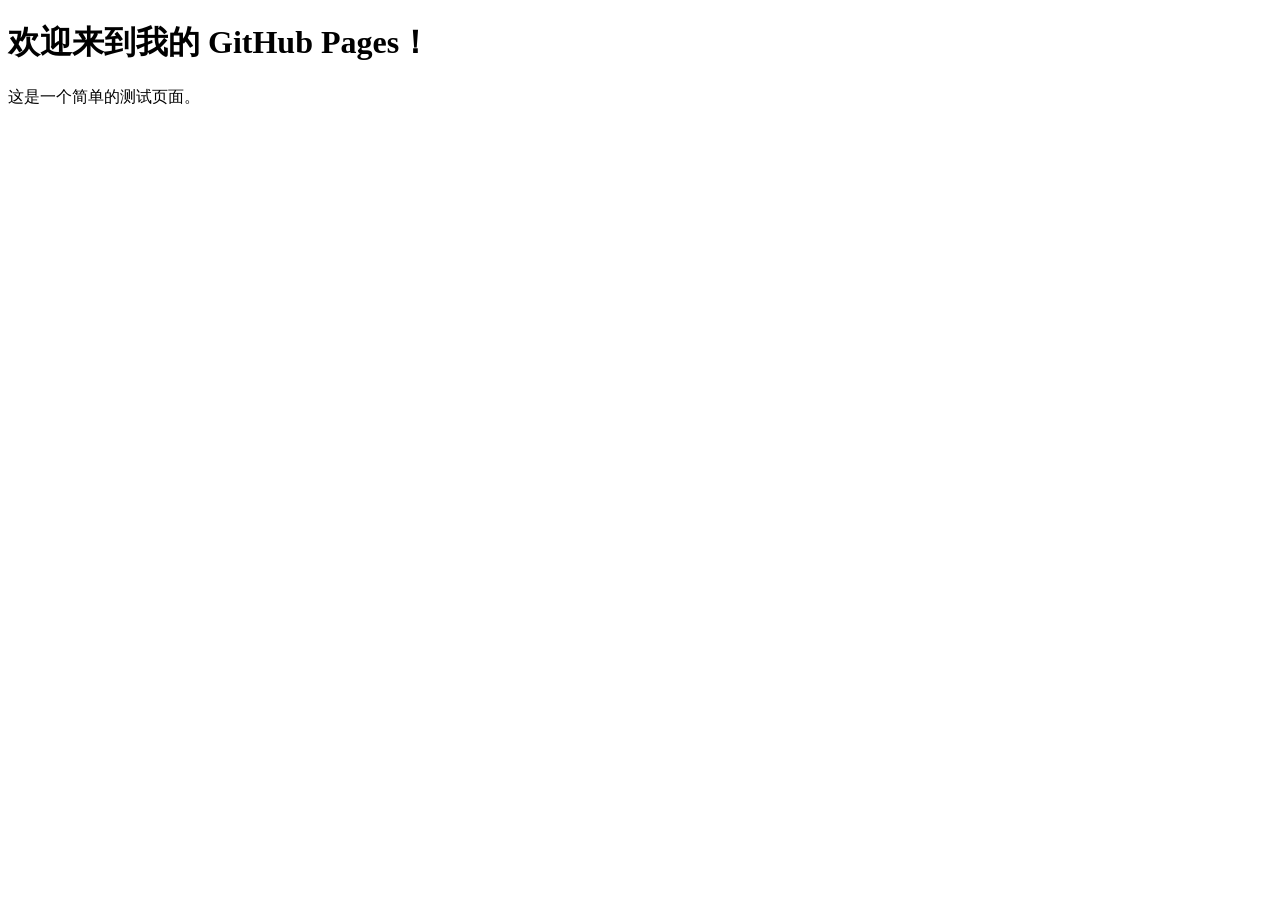
==== index.html @ 868585ff "Add initial index.html for GitHub Pages" ====
<!DOCTYPE html>
<html lang="zh-CN">
<head>
    <meta charset="UTF-8">
    <meta name="viewport" content="width=device-width, initial-scale=1.0">
    <title>我的 GitHub Pages</title>
</head>
<body>
    <h1>欢迎来到我的 GitHub Pages！</h1>
    <p>这是一个简单的测试页面。</p>
</body>
</html>
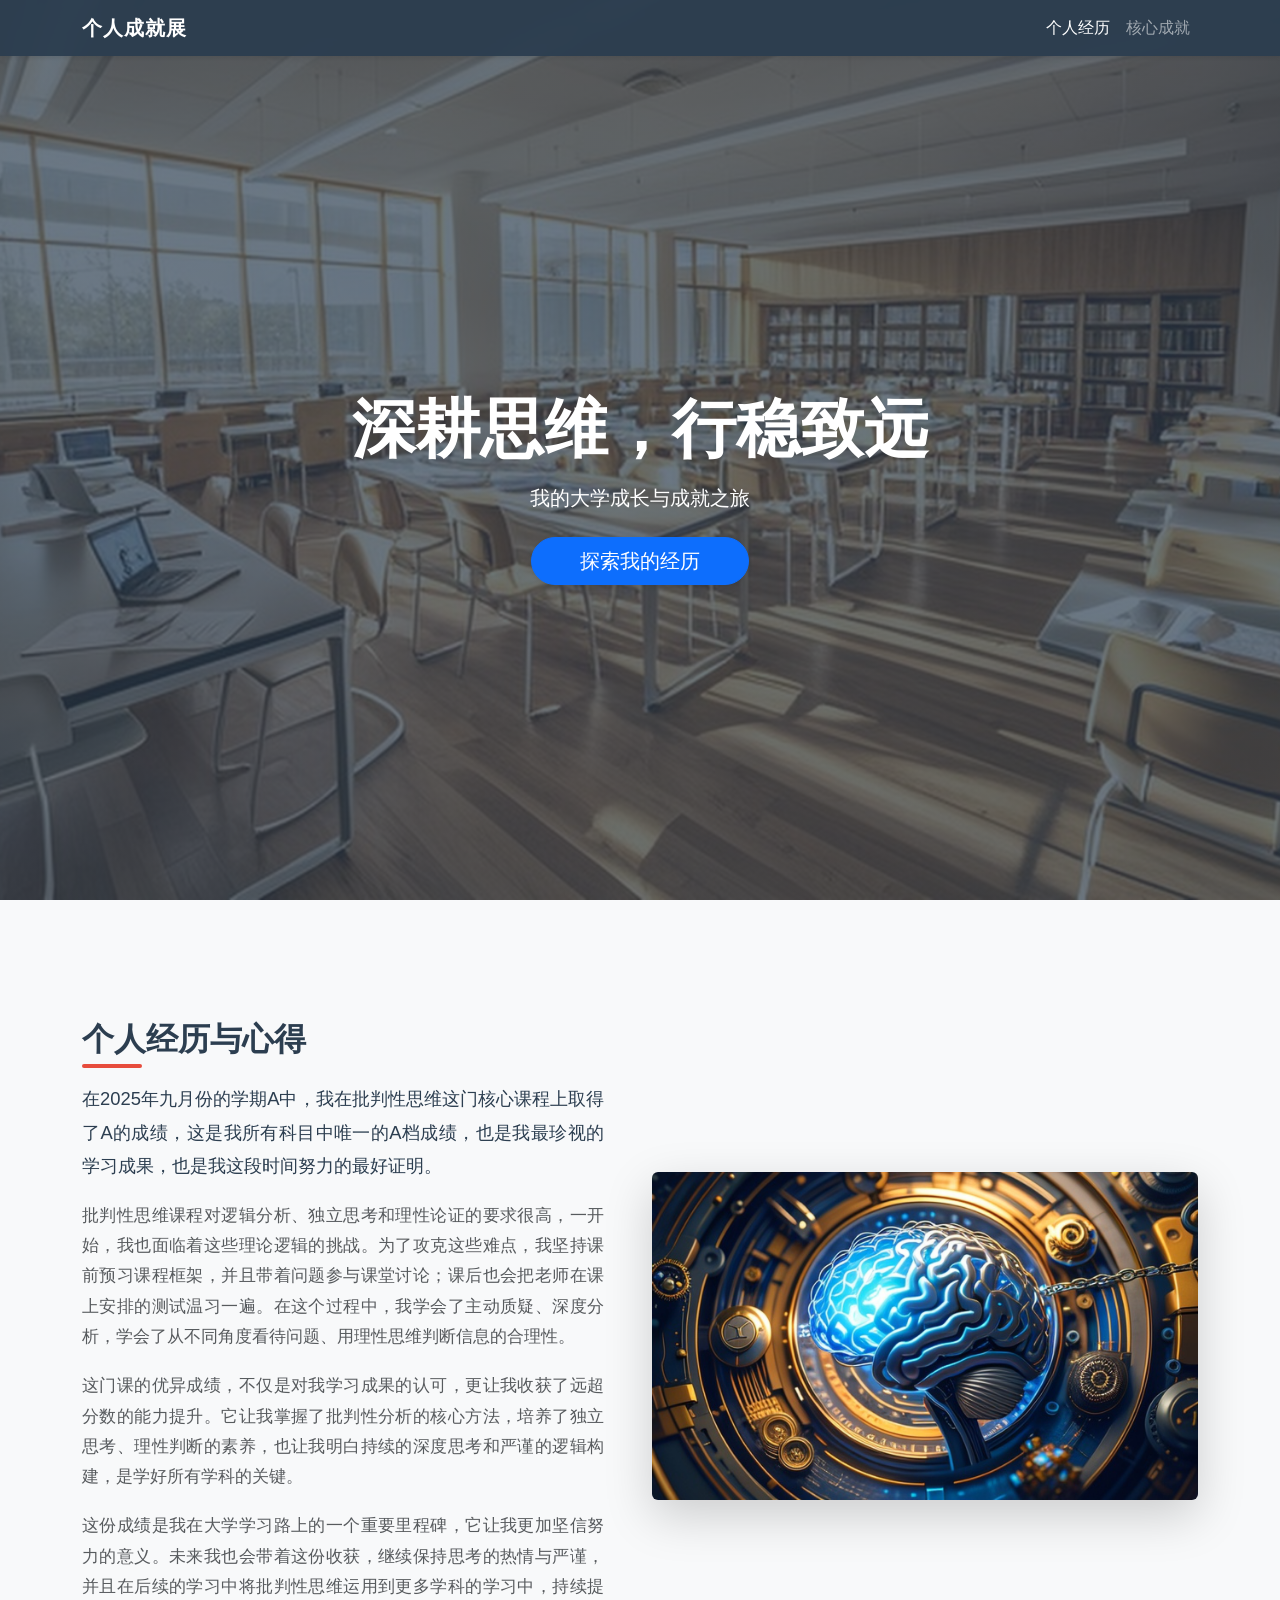
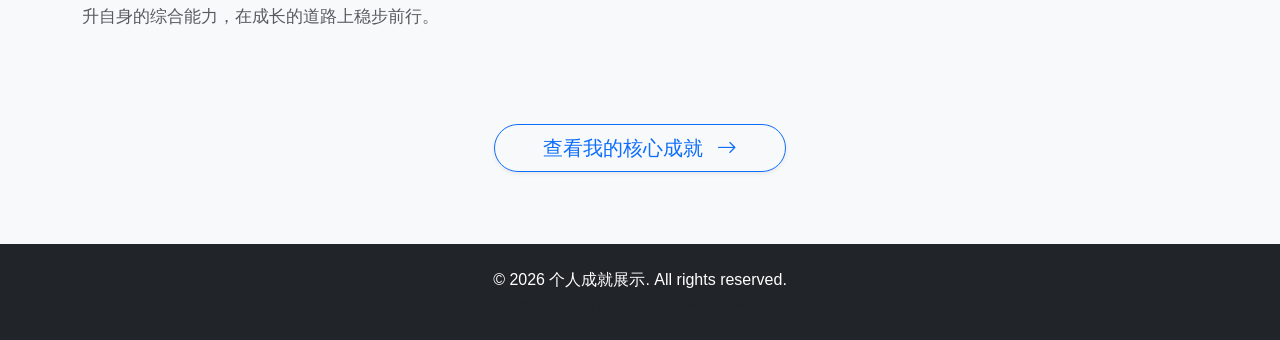
==== commit c98db1bb: "Add files via upload" ====
--- a/index.html
+++ b/index.html
@@ -1,12 +1,79 @@
-<!DOCTYPE html>
-<html lang="zh-CN">
-<head>
-    <meta charset="UTF-8">
-    <meta name="viewport" content="width=device-width, initial-scale=1.0">
-    <title>我的 GitHub Pages</title>
-</head>
-<body>
-    <h1>欢迎来到我的 GitHub Pages！</h1>
-    <p>这是一个简单的测试页面。</p>
-</body>
-</html>
+<!DOCTYPE html>
+<html lang="zh-CN">
+<head>
+    <meta charset="UTF-8">
+    <meta name="viewport" content="width=device-width, initial-scale=1.0">
+    <title>个人成就展示 - 个人经历</title>
+    <link href="https://cdn.jsdelivr.net/npm/bootstrap@5.3.0/dist/css/bootstrap.min.css" rel="stylesheet">
+    <link href="style.css" rel="stylesheet">
+    <link rel="stylesheet" href="https://cdn.jsdelivr.net/npm/bootstrap-icons@1.10.5/font/bootstrap-icons.css">
+</head>
+<body>
+    <!-- Navbar -->
+    <nav class="navbar navbar-expand-lg navbar-dark bg-dark fixed-top shadow-sm">
+        <div class="container">
+            <a class="navbar-brand fw-bold" href="index.html">个人成就展</a>
+            <button class="navbar-toggler" type="button" data-bs-toggle="collapse" data-bs-target="#navbarNav">
+                <span class="navbar-toggler-icon"></span>
+            </button>
+            <div class="collapse navbar-collapse justify-content-end" id="navbarNav">
+                <ul class="navbar-nav">
+                    <li class="nav-item">
+                        <a class="nav-link active" href="index.html">个人经历</a>
+                    </li>
+                    <li class="nav-item">
+                        <a class="nav-link" href="achievement.html">核心成就</a>
+                    </li>
+                </ul>
+            </div>
+        </div>
+    </nav>
+
+    <!-- Hero Section -->
+    <header class="hero-section d-flex align-items-center text-white text-center">
+        <div class="container">
+            <h1 class="display-3 fw-bolder mb-3 animate-fade-in">深耕思维，行稳致远</h1>
+            <p class="lead mb-4 animate-fade-in-delayed">我的大学成长与成就之旅</p>
+            <a href="#experience" class="btn btn-primary btn-lg rounded-pill px-5 shadow-sm animate-fade-in-delayed">探索我的经历</a>
+        </div>
+    </header>
+
+    <!-- Experience Section -->
+    <section id="experience" class="py-5 bg-light min-vh-100">
+        <div class="container py-4 mt-5">
+            <div class="row align-items-center">
+                <div class="col-lg-6 mb-4 mb-lg-0">
+                    <div class="pe-lg-4">
+                        <h2 class="fw-bold mb-4 position-relative section-title">个人经历与心得</h2>
+                        <div class="experience-text text-muted">
+                            <p>在2025年九月份的学期A中，我在批判性思维这门核心课程上取得了A的成绩，这是我所有科目中唯一的A档成绩，也是我最珍视的学习成果，也是我这段时间努力的最好证明。</p>
+                            <p>批判性思维课程对逻辑分析、独立思考和理性论证的要求很高，一开始，我也面临着这些理论逻辑的挑战。为了攻克这些难点，我坚持课前预习课程框架，并且带着问题参与课堂讨论；课后也会把老师在课上安排的测试温习一遍。在这个过程中，我学会了主动质疑、深度分析，学会了从不同角度看待问题、用理性思维判断信息的合理性。</p>
+                            <p>这门课的优异成绩，不仅是对我学习成果的认可，更让我收获了远超分数的能力提升。它让我掌握了批判性分析的核心方法，培养了独立思考、理性判断的素养，也让我明白持续的深度思考和严谨的逻辑构建，是学好所有学科的关键。</p>
+                            <p>这份成绩是我在大学学习路上的一个重要里程碑，它让我更加坚信努力的意义。未来我也会带着这份收获，继续保持思考的热情与严谨，并且在后续的学习中将批判性思维运用到更多学科的学习中，持续提升自身的综合能力，在成长的道路上稳步前行。</p>
+                        </div>
+                    </div>
+                </div>
+                <div class="col-lg-6">
+                    <div class="image-wrapper shadow-lg rounded overflow-hidden">
+                        <img src="assets/logic_bg.jpg" alt="Critical Thinking Concept" class="img-fluid w-100 image-hover">
+                    </div>
+                </div>
+            </div>
+            
+            <div class="text-center mt-5 pt-4">
+                <a href="achievement.html" class="btn btn-outline-primary btn-lg rounded-pill px-5 shadow-sm">查看我的核心成就 <i class="bi bi-arrow-right ms-2"></i></a>
+            </div>
+        </div>
+    </section>
+
+    <!-- Footer -->
+    <footer class="bg-dark text-white py-4 text-center">
+        <div class="container">
+            <p class="mb-0">© 2026 个人成就展示. All rights reserved.</p>
+            <small class="text-muted">Powered by HTML5 & CSS3 & Bootstrap 5</small>
+        </div>
+    </footer>
+
+    <script src="https://cdn.jsdelivr.net/npm/bootstrap@5.3.0/dist/js/bootstrap.bundle.min.js"></script>
+</body>
+</html>
--- a/style.css
+++ b/style.css
@@ -0,0 +1,151 @@
+/* 自定义 CSS 文件 */
+:root {
+    --primary-color: #2c3e50;
+    --accent-color: #e74c3c;
+    --bg-light: #f8f9fa;
+}
+
+body {
+    font-family: 'Segoe UI', Roboto, 'Helvetica Neue', Arial, sans-serif;
+    scroll-behavior: smooth;
+    color: #333;
+}
+
+/* 导航栏样式 */
+.navbar {
+    background-color: rgba(44, 62, 80, 0.95) !important;
+    backdrop-filter: blur(10px);
+}
+
+.navbar-brand {
+    letter-spacing: 1px;
+}
+
+/* 首屏大图区域 */
+.hero-section {
+    height: 100vh;
+    background: linear-gradient(rgba(44, 62, 80, 0.7), rgba(44, 62, 80, 0.7)), url('assets/hero_bg.jpg') no-repeat center center;
+    background-size: cover;
+    background-attachment: fixed;
+    position: relative;
+    padding-top: 76px; /* 补偿固定的导航栏高度 */
+}
+
+/* 标题样式 */
+.section-title {
+    color: var(--primary-color);
+}
+
+.section-title::after {
+    content: '';
+    position: absolute;
+    left: 0;
+    bottom: -10px;
+    width: 60px;
+    height: 4px;
+    background-color: var(--accent-color);
+    border-radius: 2px;
+}
+
+.section-title-center {
+    color: var(--primary-color);
+    position: relative;
+    display: inline-block;
+}
+
+.section-title-center::after {
+    content: '';
+    position: absolute;
+    left: 50%;
+    transform: translateX(-50%);
+    bottom: -12px;
+    width: 80px;
+    height: 4px;
+    background-color: var(--accent-color);
+    border-radius: 2px;
+}
+
+/* 文本排版 */
+.experience-text p {
+    line-height: 1.8;
+    font-size: 1.05rem;
+    margin-bottom: 1.2rem;
+    text-align: justify;
+}
+
+.experience-text p:first-of-type {
+    font-size: 1.15rem;
+    color: #2c3e50;
+    font-weight: 500;
+}
+
+/* 图片特效 */
+.image-wrapper {
+    position: relative;
+}
+
+.image-hover {
+    transition: transform 0.5s ease;
+}
+
+.image-wrapper:hover .image-hover {
+    transform: scale(1.05);
+}
+
+/* 成就卡片 */
+.bg-gradient-primary {
+    background: linear-gradient(135deg, #2c3e50, #3498db);
+}
+
+.achievement-card {
+    border-radius: 12px;
+    overflow: hidden;
+    transition: transform 0.3s ease, box-shadow 0.3s ease;
+}
+
+.achievement-card:hover {
+    transform: translateY(-5px);
+    box-shadow: 0 15px 30px rgba(0,0,0,0.15) !important;
+}
+
+.achievement-img {
+    transition: transform 0.3s;
+    max-height: 400px;
+    object-fit: contain;
+}
+
+.achievement-img:hover {
+    transform: scale(1.02);
+}
+
+/* 统计数据 */
+.achievement-stat h4 {
+    font-size: 2.5rem;
+    margin-bottom: 0.2rem;
+}
+
+.achievement-stat span {
+    font-size: 0.9rem;
+    text-transform: uppercase;
+    letter-spacing: 1px;
+}
+
+/* 动画效果 */
+.animate-fade-in {
+    animation: fadeIn 1s ease-out;
+}
+
+.animate-fade-in-delayed {
+    animation: fadeIn 1s ease-out 0.5s both;
+}
+
+@keyframes fadeIn {
+    from {
+        opacity: 0;
+        transform: translateY(20px);
+    }
+    to {
+        opacity: 1;
+        transform: translateY(0);
+    }
+}
